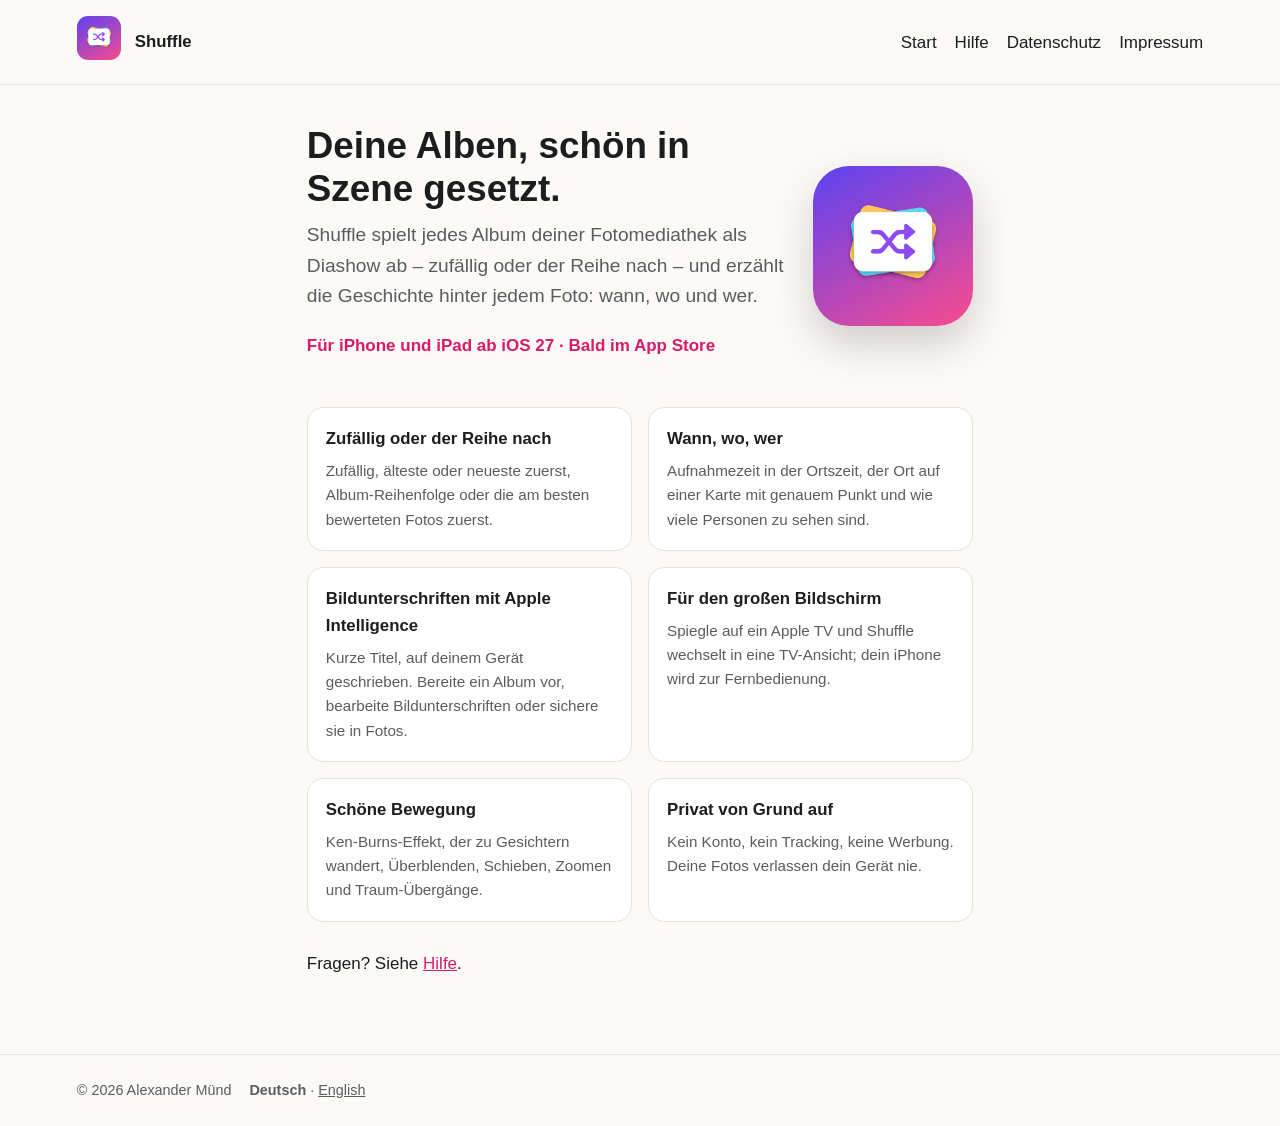
==== de/index.html @ f0638938 "Shuffle website: home, support, privacy policy, legal notice (en, de) Co-Authored-By: Claude Opus 5." ====
<!doctype html><html lang="de"><head><meta charset="utf-8"><meta name="viewport" content="width=device-width,initial-scale=1">
<link rel="stylesheet" href="../style.css"><link rel="icon" href="../favicon.png"><link rel="apple-touch-icon" href="../apple-touch-icon.png">
<title>Shuffle – Foto-Diashows für iPhone, iPad und Apple TV</title><meta name="description" content="Spiele jedes Fotoalbum als schöne Diashow ab, zufällig oder der Reihe nach, mit der Geschichte hinter jedem Foto."><link rel="alternate" hreflang="en" href="https://alymnd.github.io/shuffle-app/index.html"><link rel="alternate" hreflang="de" href="https://alymnd.github.io/shuffle-app/de/index.html"></head><body><header><a href="../de/index.html"><img src="../icon.png" alt=""></a><strong>Shuffle</strong><nav><a href="../de/index.html">Start</a><a href="../de/hilfe.html">Hilfe</a><a href="../datenschutz.html">Datenschutz</a><a href="../impressum.html">Impressum</a></nav></header><main>
<div class="hero"><div><h1>Deine Alben, schön in Szene gesetzt.</h1>
<p class="lead">Shuffle spielt jedes Album deiner Fotomediathek als Diashow ab – zufällig oder der Reihe nach – und erzählt die Geschichte hinter jedem Foto: wann, wo und wer.</p>
<p class="avail">Für iPhone und iPad ab iOS 27 · Bald im App Store</p></div><img src="../icon.png" alt="App-Symbol von Shuffle"></div>
<div class="grid">
<div class="card"><h3>Zufällig oder der Reihe nach</h3><p>Zufällig, älteste oder neueste zuerst, Album-Reihenfolge oder die am besten bewerteten Fotos zuerst.</p></div>
<div class="card"><h3>Wann, wo, wer</h3><p>Aufnahmezeit in der Ortszeit, der Ort auf einer Karte mit genauem Punkt und wie viele Personen zu sehen sind.</p></div>
<div class="card"><h3>Bildunterschriften mit Apple Intelligence</h3><p>Kurze Titel, auf deinem Gerät geschrieben. Bereite ein Album vor, bearbeite Bildunterschriften oder sichere sie in Fotos.</p></div>
<div class="card"><h3>Für den großen Bildschirm</h3><p>Spiegle auf ein Apple TV und Shuffle wechselt in eine TV-Ansicht; dein iPhone wird zur Fernbedienung.</p></div>
<div class="card"><h3>Schöne Bewegung</h3><p>Ken-Burns-Effekt, der zu Gesichtern wandert, Überblenden, Schieben, Zoomen und Traum-Übergänge.</p></div>
<div class="card"><h3>Privat von Grund auf</h3><p>Kein Konto, kein Tracking, keine Werbung. Deine Fotos verlassen dein Gerät nie.</p></div>
</div>
<p>Fragen? Siehe <a href="hilfe.html">Hilfe</a>.</p>
</main><footer><span>© 2026 Alexander Münd</span><span><strong>Deutsch</strong> · <a href="../index.html" hreflang="en">English</a></span></footer></body></html>
---- style.css ----
:root{--bg:#fbfaf7;--fg:#1d1d1f;--muted:#5c5c60;--accent:#d81b6a;--card:#fff;--line:#e6e3dc}
@media (prefers-color-scheme:dark){:root{--bg:#141416;--fg:#f2f2f4;--muted:#a5a5ab;--accent:#ff6fa5;--card:#1e1e22;--line:#2c2c31}}
*{box-sizing:border-box}html{color-scheme:light dark}
body{margin:0;background:var(--bg);color:var(--fg);font:17px/1.6 -apple-system,BlinkMacSystemFont,"Segoe UI",Helvetica,Arial,sans-serif}
a{color:var(--accent)}
header{padding:16px 6vw;display:flex;align-items:center;gap:14px;border-bottom:1px solid var(--line);flex-wrap:wrap}
header strong{white-space:nowrap;font-size:1.05rem}
header img{width:44px;height:44px;border-radius:11px}
header nav{margin-left:auto;display:flex;gap:18px;flex-wrap:wrap;justify-content:flex-end}
header nav a{text-decoration:none;color:var(--fg);font-weight:500}
main{max-width:820px;margin:0 auto;padding:40px 6vw 60px}
.hero{display:grid;grid-template-columns:1fr auto;gap:28px;align-items:center;margin-bottom:40px}
.hero>img{width:160px;height:160px;border-radius:36px;box-shadow:0 18px 40px rgba(0,0,0,.18)}
h1{font-size:2.3rem;line-height:1.15;margin:0 0 10px}h2{margin-top:2.2em}h3{margin-top:1.6em}
.lead{font-size:1.2rem;color:var(--muted);margin:0 0 20px}
.avail{margin:0 0 8px;font-weight:600;color:var(--accent)}
.badge{display:inline-block;background:var(--fg);color:var(--bg);padding:10px 18px;border-radius:10px;text-decoration:none;font-weight:600}
.appstore{display:inline-block;margin:6px 0 0;line-height:0}
.appstore img{height:60px;width:auto}
.grid{display:grid;grid-template-columns:repeat(auto-fit,minmax(230px,1fr));gap:16px;margin:28px 0}
.card{background:var(--card);border:1px solid var(--line);border-radius:16px;padding:18px}
.card h3{margin:0 0 6px;font-size:1.05rem}.card p{margin:0;color:var(--muted);font-size:.95rem}
footer{border-top:1px solid var(--line);padding:24px 6vw;color:var(--muted);font-size:.9rem;display:flex;gap:18px;flex-wrap:wrap}
footer a{color:var(--muted)}
.note{background:var(--card);border-left:4px solid var(--accent);padding:12px 16px;border-radius:8px}
@media (max-width:640px){header{gap:10px 12px}header nav{margin-left:0;width:100%;justify-content:flex-start;gap:14px;font-size:.95rem;overflow-x:auto;flex-wrap:nowrap;padding-bottom:2px}header nav a{white-space:nowrap}.hero{grid-template-columns:1fr}.hero>img{width:110px;height:110px;border-radius:26px}h1{font-size:1.8rem}}
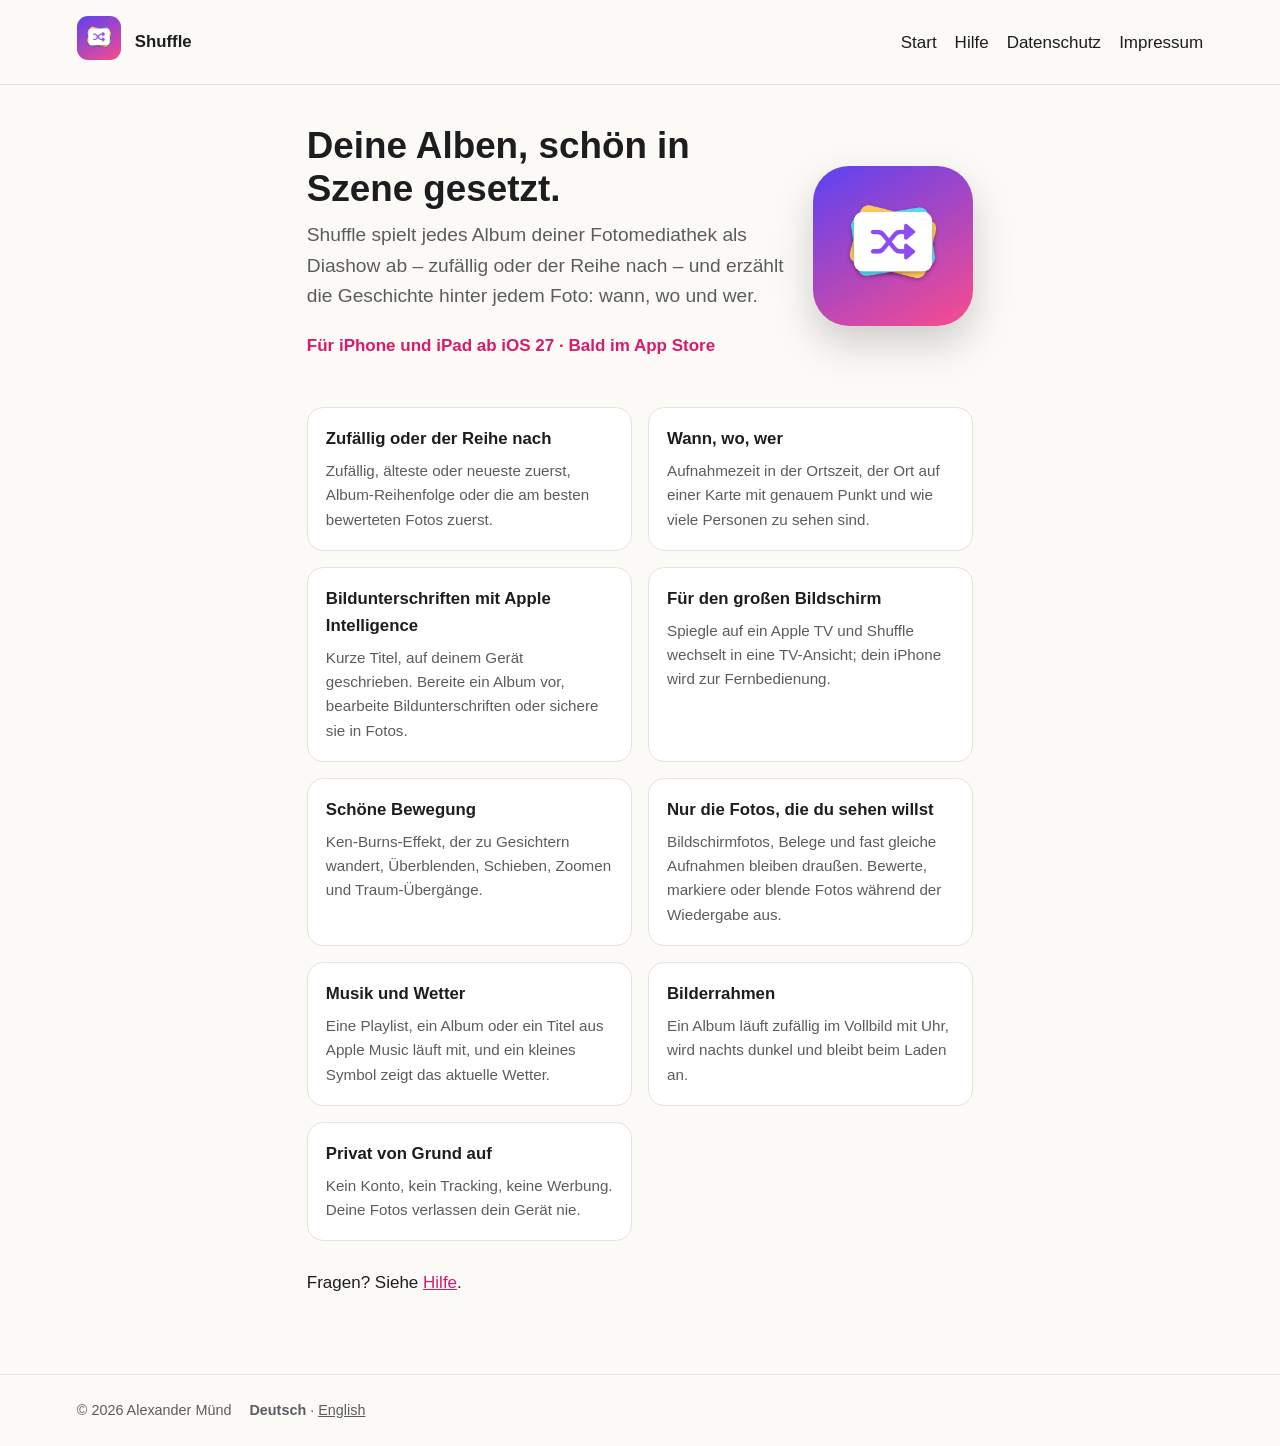
==== commit 3349f4ae: "Privacy policy: remove Spotify, add photo selection and hidden photos; new feature cards Co-Authored" ====
--- a/de/index.html
+++ b/de/index.html
@@ -10,6 +10,9 @@
 <div class="card"><h3>Bildunterschriften mit Apple Intelligence</h3><p>Kurze Titel, auf deinem Gerät geschrieben. Bereite ein Album vor, bearbeite Bildunterschriften oder sichere sie in Fotos.</p></div>
 <div class="card"><h3>Für den großen Bildschirm</h3><p>Spiegle auf ein Apple TV und Shuffle wechselt in eine TV-Ansicht; dein iPhone wird zur Fernbedienung.</p></div>
 <div class="card"><h3>Schöne Bewegung</h3><p>Ken-Burns-Effekt, der zu Gesichtern wandert, Überblenden, Schieben, Zoomen und Traum-Übergänge.</p></div>
+<div class="card"><h3>Nur die Fotos, die du sehen willst</h3><p>Bildschirmfotos, Belege und fast gleiche Aufnahmen bleiben draußen. Bewerte, markiere oder blende Fotos während der Wiedergabe aus.</p></div>
+<div class="card"><h3>Musik und Wetter</h3><p>Eine Playlist, ein Album oder ein Titel aus Apple Music läuft mit, und ein kleines Symbol zeigt das aktuelle Wetter.</p></div>
+<div class="card"><h3>Bilderrahmen</h3><p>Ein Album läuft zufällig im Vollbild mit Uhr, wird nachts dunkel und bleibt beim Laden an.</p></div>
 <div class="card"><h3>Privat von Grund auf</h3><p>Kein Konto, kein Tracking, keine Werbung. Deine Fotos verlassen dein Gerät nie.</p></div>
 </div>
 <p>Fragen? Siehe <a href="hilfe.html">Hilfe</a>.</p>
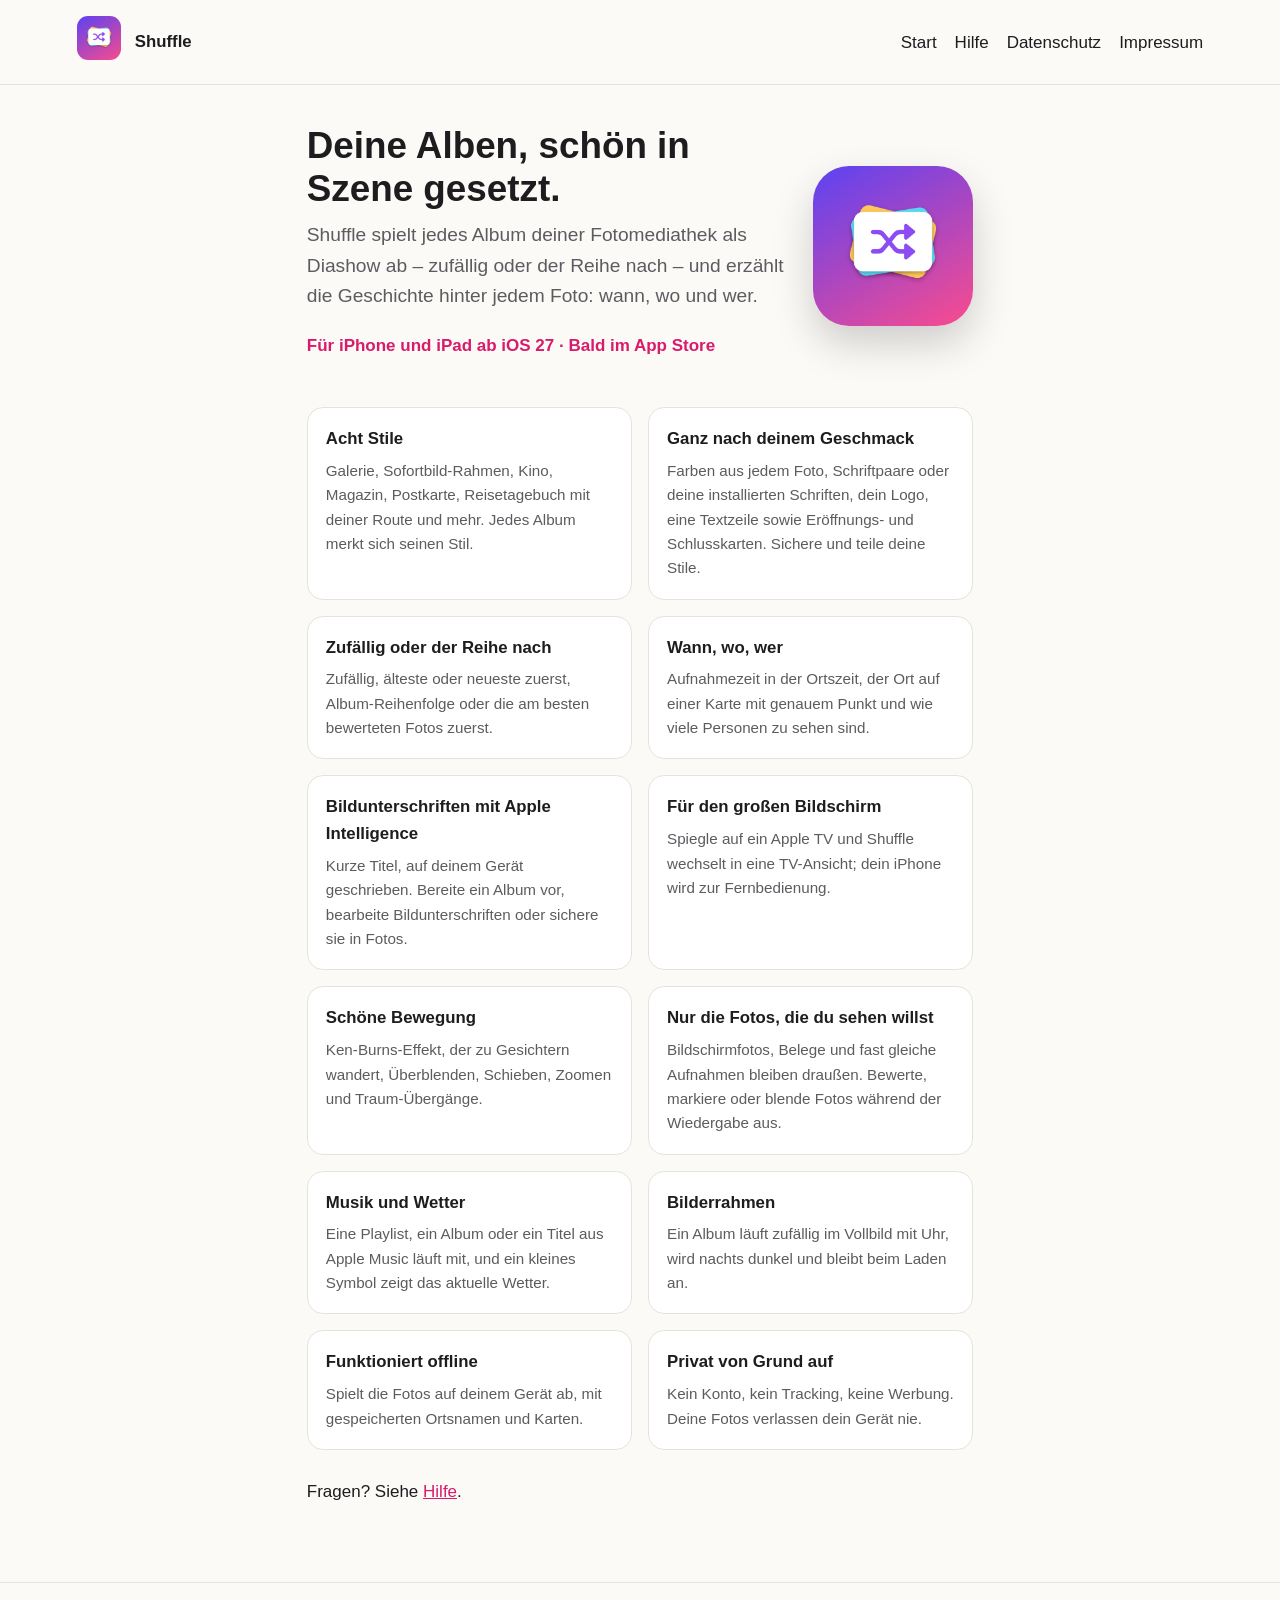
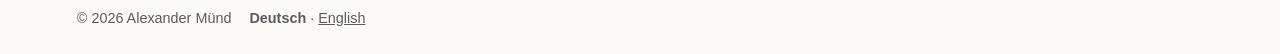
==== commit 915cd35c: "Slideshow styles, logo and offline: feature cards, help and privacy policy Co-Authored-By: Claude Op" ====
--- a/de/index.html
+++ b/de/index.html
@@ -5,6 +5,8 @@
 <p class="lead">Shuffle spielt jedes Album deiner Fotomediathek als Diashow ab – zufällig oder der Reihe nach – und erzählt die Geschichte hinter jedem Foto: wann, wo und wer.</p>
 <p class="avail">Für iPhone und iPad ab iOS 27 · Bald im App Store</p></div><img src="../icon.png" alt="App-Symbol von Shuffle"></div>
 <div class="grid">
+<div class="card"><h3>Acht Stile</h3><p>Galerie, Sofortbild-Rahmen, Kino, Magazin, Postkarte, Reisetagebuch mit deiner Route und mehr. Jedes Album merkt sich seinen Stil.</p></div>
+<div class="card"><h3>Ganz nach deinem Geschmack</h3><p>Farben aus jedem Foto, Schriftpaare oder deine installierten Schriften, dein Logo, eine Textzeile sowie Eröffnungs- und Schlusskarten. Sichere und teile deine Stile.</p></div>
 <div class="card"><h3>Zufällig oder der Reihe nach</h3><p>Zufällig, älteste oder neueste zuerst, Album-Reihenfolge oder die am besten bewerteten Fotos zuerst.</p></div>
 <div class="card"><h3>Wann, wo, wer</h3><p>Aufnahmezeit in der Ortszeit, der Ort auf einer Karte mit genauem Punkt und wie viele Personen zu sehen sind.</p></div>
 <div class="card"><h3>Bildunterschriften mit Apple Intelligence</h3><p>Kurze Titel, auf deinem Gerät geschrieben. Bereite ein Album vor, bearbeite Bildunterschriften oder sichere sie in Fotos.</p></div>
@@ -13,6 +15,7 @@
 <div class="card"><h3>Nur die Fotos, die du sehen willst</h3><p>Bildschirmfotos, Belege und fast gleiche Aufnahmen bleiben draußen. Bewerte, markiere oder blende Fotos während der Wiedergabe aus.</p></div>
 <div class="card"><h3>Musik und Wetter</h3><p>Eine Playlist, ein Album oder ein Titel aus Apple Music läuft mit, und ein kleines Symbol zeigt das aktuelle Wetter.</p></div>
 <div class="card"><h3>Bilderrahmen</h3><p>Ein Album läuft zufällig im Vollbild mit Uhr, wird nachts dunkel und bleibt beim Laden an.</p></div>
+<div class="card"><h3>Funktioniert offline</h3><p>Spielt die Fotos auf deinem Gerät ab, mit gespeicherten Ortsnamen und Karten.</p></div>
 <div class="card"><h3>Privat von Grund auf</h3><p>Kein Konto, kein Tracking, keine Werbung. Deine Fotos verlassen dein Gerät nie.</p></div>
 </div>
 <p>Fragen? Siehe <a href="hilfe.html">Hilfe</a>.</p>
